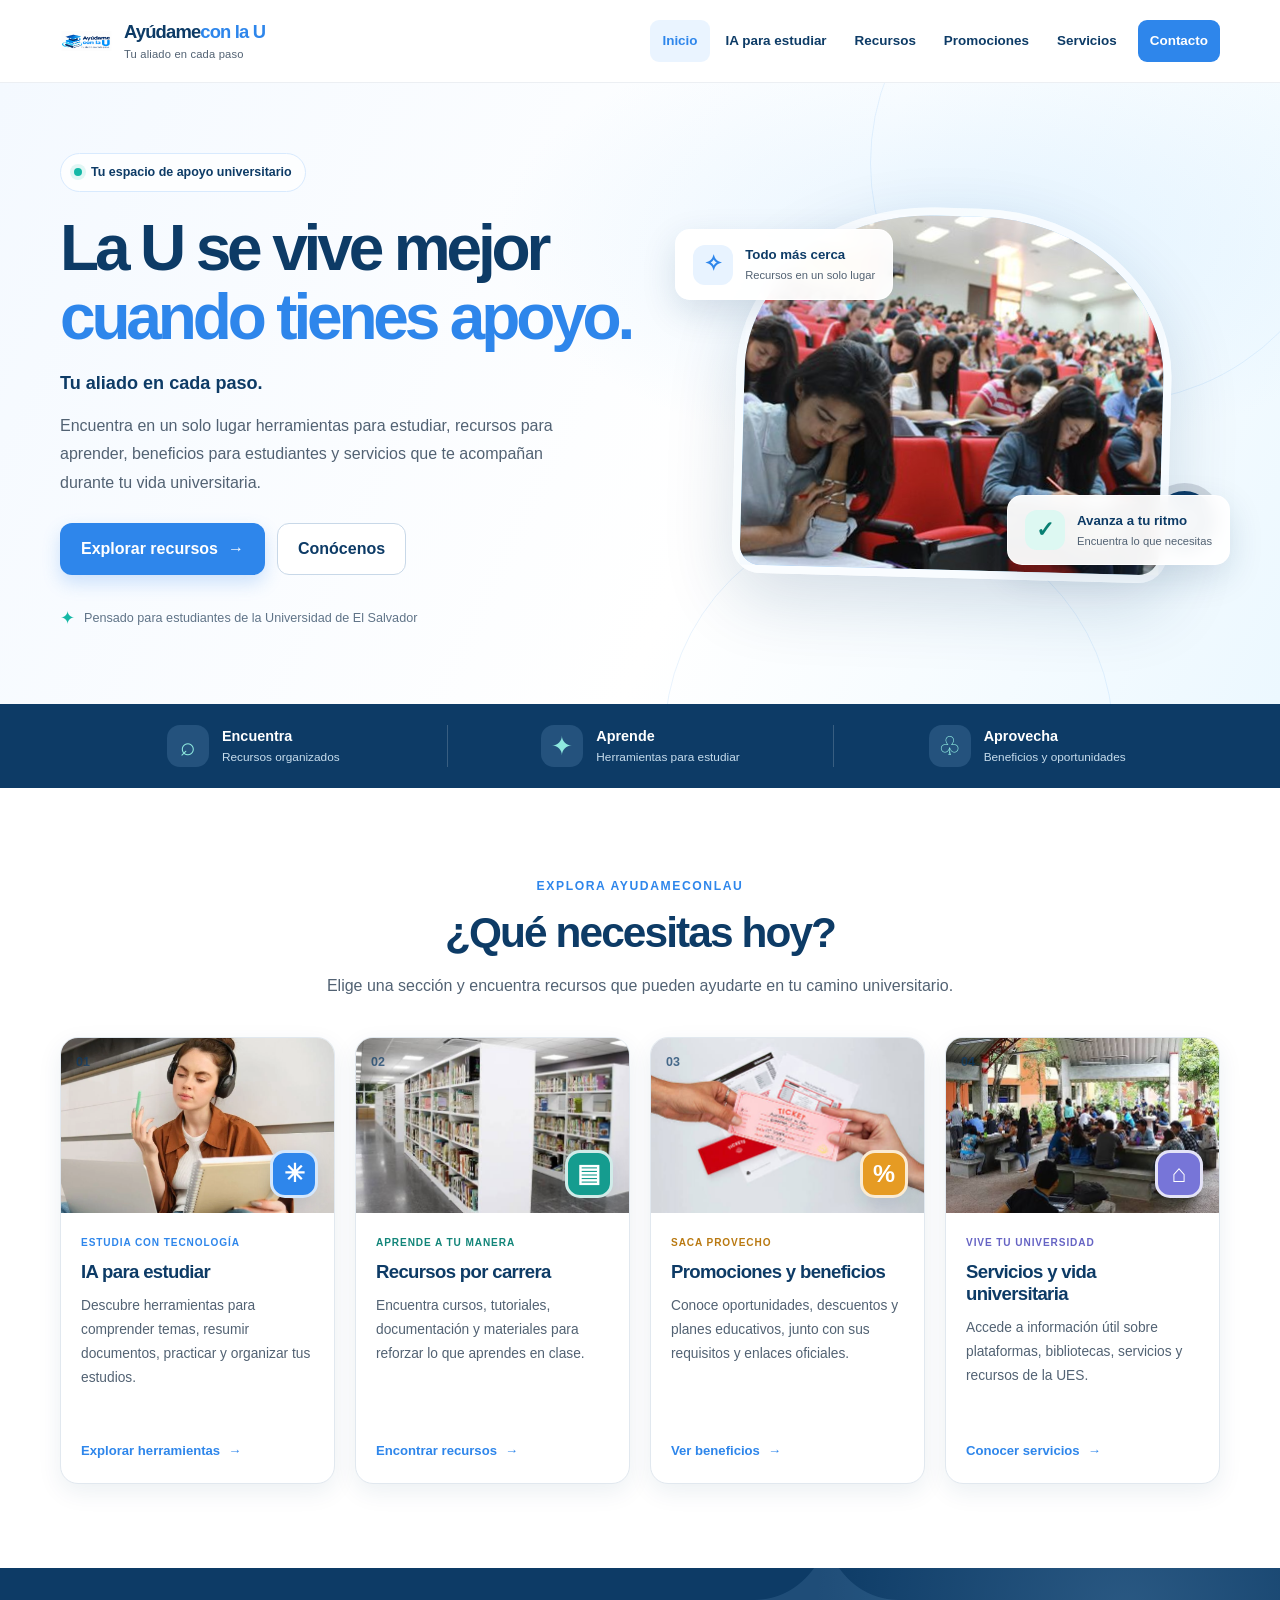
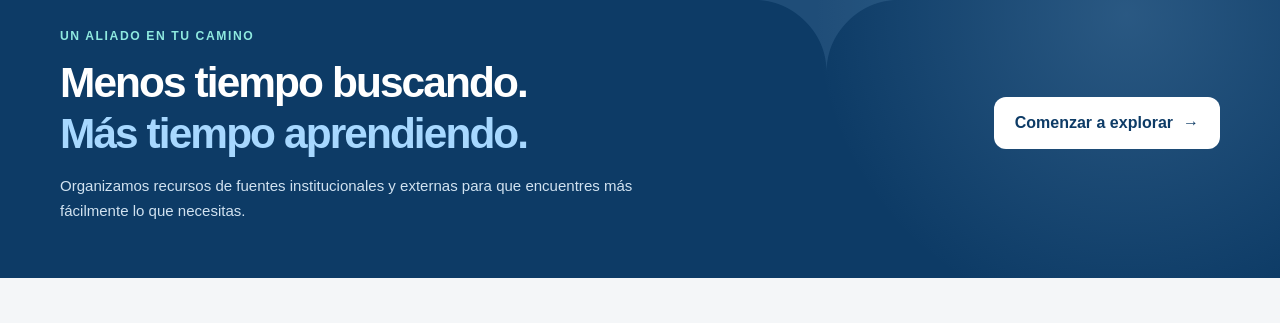
==== index.html @ a0853abc "Create index.html" ====
<!DOCTYPE html>
<html lang="es">
<head>
  <meta charset="UTF-8">
  <meta name="viewport" content="width=device-width, initial-scale=1.0">
  <meta http-equiv="refresh" content="0; url=HTML/index.html">
  <title>AyudameconlaU.com</title>
  <link rel="canonical" href="HTML/index.html">
</head>
<body>
  <p>
    Redirigiendo a
    <a href="HTML/index.html">AyudameconlaU.com</a>...
  </p>
</body>
</html>
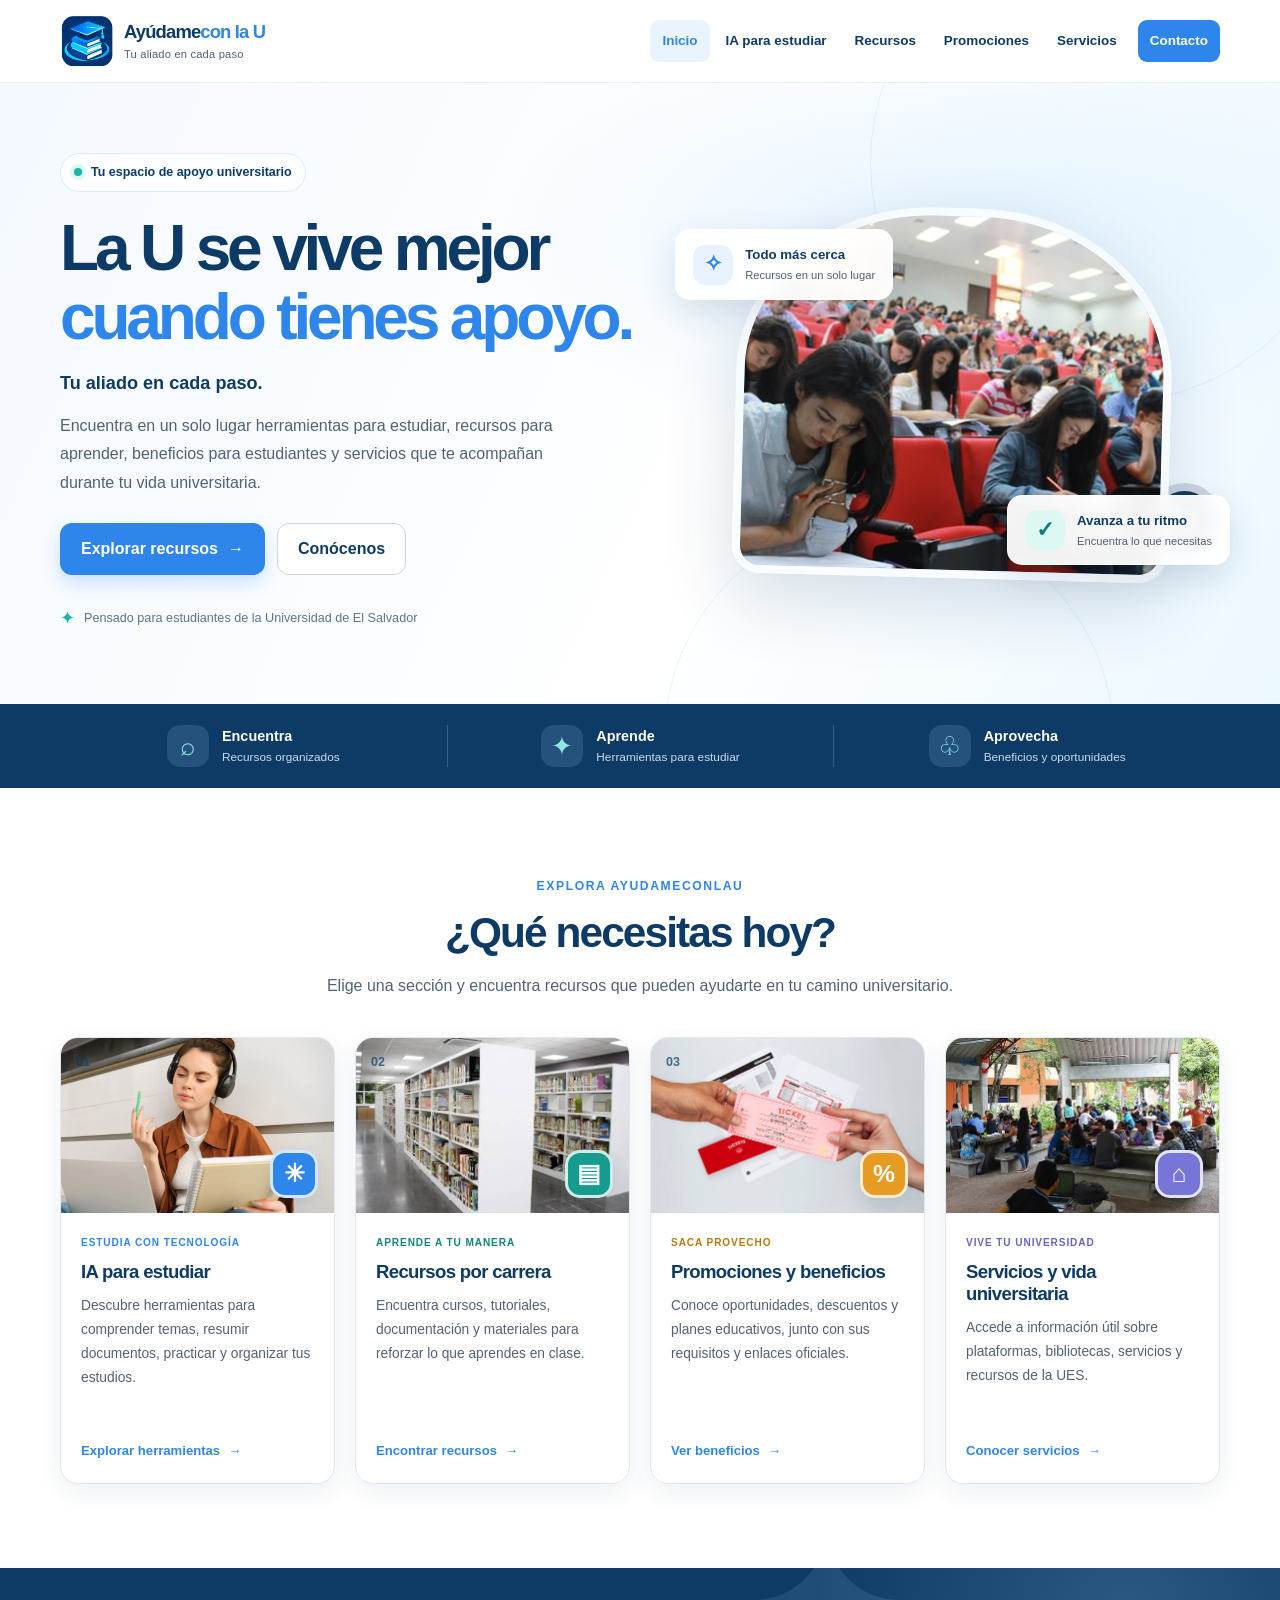
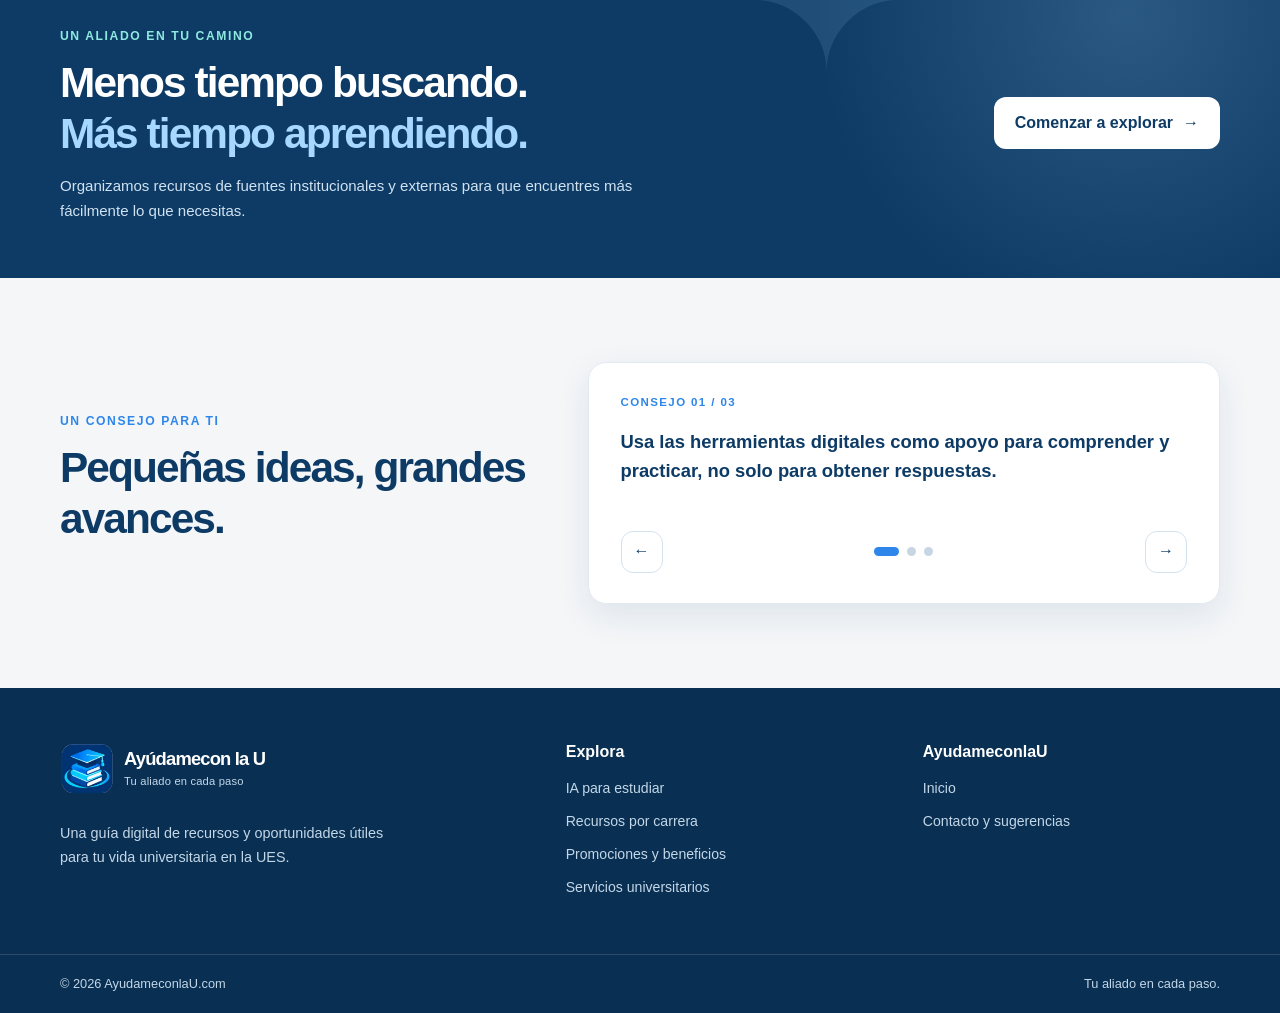
==== commit c44562cc: "Add files via upload" ====
--- a/index.html
+++ b/index.html
@@ -1,17 +1,29 @@
-
 <!DOCTYPE html>
-<html lang="es">
+<html lang="es-SV">
 <head>
   <meta charset="UTF-8">
   <meta name="viewport" content="width=device-width, initial-scale=1.0">
   <meta http-equiv="refresh" content="0; url=HTML/index.html">
-  <title>AyudameconlaU.com</title>
-  <link rel="canonical" href="HTML/index.html">
+  <title>TPI115 - 2026 - AyudameconlaU.com | Recursos para estudiantes UES</title>
+  <meta name="description" content="Guía digital para estudiantes de la UES con herramientas de inteligencia artificial, recursos por carrera, beneficios y servicios para la vida universitaria.">
+  <meta name="robots" content="index, follow, max-image-preview:large">
+  <link rel="canonical" href="https://dmurgas.github.io/ayudameconlaU.com/HTML/index.html">
+  <link rel="icon" type="image/png" sizes="512x512" href="img/favicon.png">
+  <meta property="og:type" content="website">
+  <meta property="og:site_name" content="AyudameconlaU.com">
+  <meta property="og:title" content="AyudameconlaU.com | Tu aliado en cada paso">
+  <meta property="og:description" content="Encuentra herramientas de IA, recursos por carrera, beneficios y servicios útiles para tu vida universitaria.">
+  <meta property="og:url" content="https://dmurgas.github.io/ayudameconlaU.com/HTML/index.html">
+  <meta property="og:locale" content="es_SV">
+  <meta property="og:image" content="https://dmurgas.github.io/ayudameconlaU.com/img/og-ayudameconlau.jpg">
+  <meta property="og:image:width" content="1200">
+  <meta property="og:image:height" content="630">
+  <meta name="twitter:card" content="summary_large_image">
+  <meta name="twitter:title" content="AyudameconlaU.com | Tu aliado en cada paso">
+  <meta name="twitter:description" content="Encuentra herramientas de IA, recursos por carrera, beneficios y servicios útiles para tu vida universitaria.">
+  <meta name="twitter:image" content="https://dmurgas.github.io/ayudameconlaU.com/img/og-ayudameconlau.jpg">
 </head>
 <body>
-  <p>
-    Redirigiendo a
-    <a href="HTML/index.html">AyudameconlaU.com</a>...
-  </p>
+  <p>Redirigiendo a <a href="HTML/index.html">AyudameconlaU.com</a>...</p>
 </body>
 </html>
